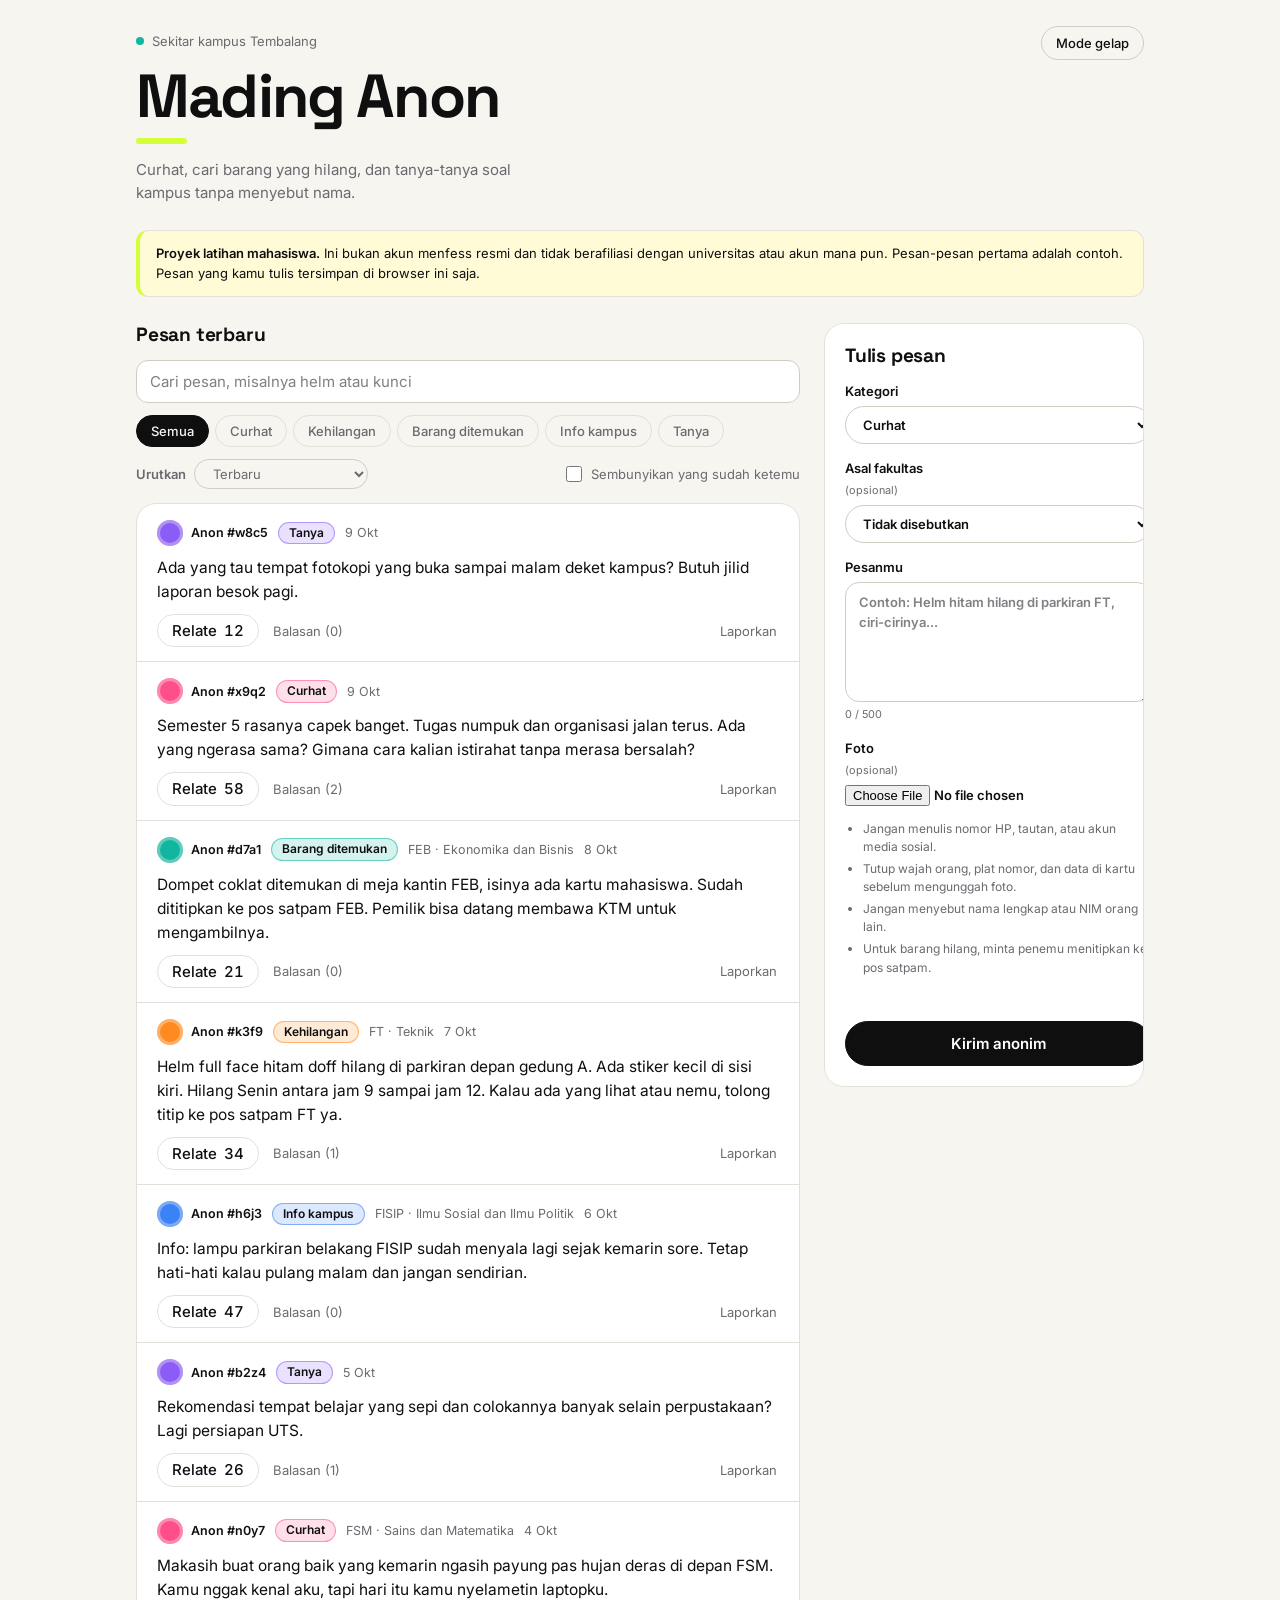
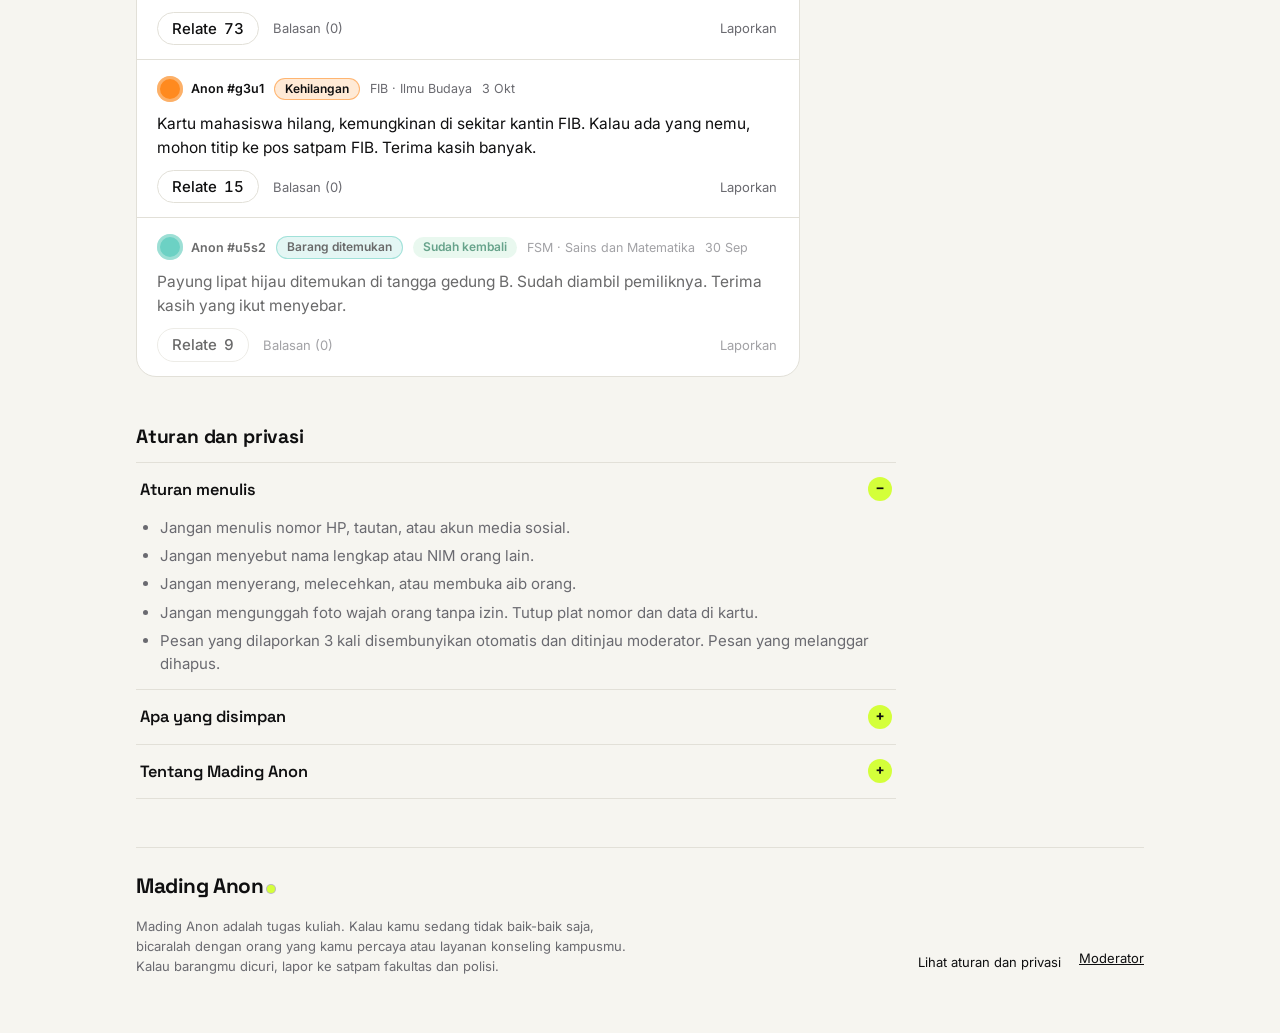
==== index.html @ 4c25af05 "Add files via upload" ====
<!doctype html>
<html lang="id">
<head>
<meta charset="utf-8">
<meta name="viewport" content="width=device-width, initial-scale=1">
<meta name="color-scheme" content="light dark">
<meta name="theme-color" content="#f6f5f0" media="(prefers-color-scheme: light)">
<meta name="theme-color" content="#09090a" media="(prefers-color-scheme: dark)">
<meta name="description" content="Papan pesan anonim sekitar kampus: curhat, cari barang hilang, info, dan tanya-tanya tanpa menyebut nama.">
<meta property="og:type" content="website">
<meta property="og:title" content="Mading Anon">
<meta property="og:description" content="Curhat, cari barang hilang, dan tanya-tanya soal kampus tanpa menyebut nama.">
<link rel="icon" href="data:image/svg+xml,%3Csvg xmlns='http://www.w3.org/2000/svg' viewBox='0 0 64 64'%3E%3Crect width='64' height='64' rx='12' fill='%230f0f10'/%3E%3Cpath d='M14 46V18h8l10 14 10-14h8v28h-8V32L32 46 22 32v14z' fill='%23d4ff3a'/%3E%3C/svg%3E">
<title>Mading Anon</title>
<link rel="preconnect" href="https://fonts.googleapis.com">
<link rel="preconnect" href="https://fonts.gstatic.com" crossorigin>
<link href="https://fonts.googleapis.com/css2?family=Space+Grotesk:wght@600;700&family=Inter:wght@400;500;600&family=DM+Mono:wght@500&display=swap" rel="stylesheet">
<link rel="stylesheet" href="style.css">
<script>try { var t = localStorage.getItem("madinganon.theme"); if (t) document.documentElement.setAttribute("data-theme", JSON.parse(t)); } catch (e) {}</script>
</head>
<body>
<div class="bar" aria-hidden="true"></div>
<div class="wrap">
  <header class="top">
    <button type="button" class="themebtn" id="themeBtn" aria-pressed="false">Mode gelap</button>
    <div class="city" id="campusName"></div>
    <h1>Mading Anon</h1>
    <p>Curhat, cari barang yang hilang, dan tanya-tanya soal kampus tanpa menyebut nama.</p>
    <button class="btn jump" id="jumpBtn" type="button">Tulis pesan</button>
  </header>

  <div class="notice"><strong>Proyek latihan mahasiswa.</strong> Ini bukan akun menfess resmi dan tidak berafiliasi dengan universitas atau akun mana pun. Pesan-pesan pertama adalah contoh. Pesan yang kamu tulis tersimpan di browser ini saja.</div>

  <div class="layout">
    <main>
      <h2 class="panel-title">Pesan terbaru</h2>
      <input type="search" id="q" class="search" placeholder="Cari pesan, misalnya helm atau kunci" aria-label="Cari pesan">
      <div class="filters" id="catFilters" role="group" aria-label="Filter kategori"></div>
      <div class="sortrow">
        <label for="sortBy">Urutkan</label>
        <select id="sortBy">
          <option value="new">Terbaru</option>
          <option value="relate">Paling banyak relate</option>
        </select>
        <label class="chk"><input type="checkbox" id="hideDone"> Sembunyikan yang sudah ketemu</label>
      </div>
      <ul class="list" id="list"></ul>
    </main>

    <aside class="formbox" id="formbox">
      <h2 class="panel-title">Tulis pesan</h2>
      <form id="postForm" novalidate>
        <label for="fCat">Kategori
          <select id="fCat"></select>
        </label>
        <label for="fFak">Asal fakultas <small>(opsional)</small>
          <select id="fFak"></select>
        </label>
        <label for="fMsg">Pesanmu
          <textarea id="fMsg" maxlength="500" placeholder="Contoh: Helm hitam hilang di parkiran FT, ciri-cirinya..."></textarea>
          <small id="counter">0 / 500</small>
        </label>
        <label for="fPhoto">Foto <small>(opsional)</small>
          <input type="file" id="fPhoto" accept="image/*">
        </label>
        <div class="pvwrap" id="pvwrap" hidden>
          <img id="preview" class="preview" alt="Pratinjau foto yang akan dikirim">
          <button type="button" class="link" id="rmPhoto">Hapus foto</button>
        </div>
        <ul class="rules">
          <li>Jangan menulis nomor HP, tautan, atau akun media sosial.</li>
          <li>Tutup wajah orang, plat nomor, dan data di kartu sebelum mengunggah foto.</li>
          <li>Jangan menyebut nama lengkap atau NIM orang lain.</li>
          <li>Untuk barang hilang, minta penemu menitipkan ke pos satpam.</li>
        </ul>
        <p class="err" id="formErr" role="alert"></p>
        <button class="btn" type="submit">Kirim anonim</button>
      </form>
    </aside>
  </div>

  <section class="aturan" id="aturan">
    <h2 class="panel-title">Aturan dan privasi</h2>
    <details open>
      <summary>Aturan menulis</summary>
      <ul>
        <li>Jangan menulis nomor HP, tautan, atau akun media sosial.</li>
        <li>Jangan menyebut nama lengkap atau NIM orang lain.</li>
        <li>Jangan menyerang, melecehkan, atau membuka aib orang.</li>
        <li>Jangan mengunggah foto wajah orang tanpa izin. Tutup plat nomor dan data di kartu.</li>
        <li>Pesan yang dilaporkan 3 kali disembunyikan otomatis dan ditinjau moderator. Pesan yang melanggar dihapus.</li>
      </ul>
    </details>
    <details>
      <summary>Apa yang disimpan</summary>
      <ul>
        <li>Tidak ada akun dan tidak ada login. Kode "Anon #xxxx" dibuat acak dan tidak terkait identitasmu.</li>
        <li>Di versi latihan ini, semua pesan, balasan, dan foto hanya tersimpan di browser kamu sendiri dan tidak dikirim ke server mana pun.</li>
        <li>Foto diperkecil otomatis dan data lokasi di dalam foto dihapus sebelum ditampilkan.</li>
        <li>Kalau nanti dibuat versi dengan server, kebijakan ini harus diperbarui dan pengguna diberi tahu data apa yang disimpan.</li>
      </ul>
    </details>
    <details>
      <summary>Tentang Mading Anon</summary>
      <p>Mading Anon adalah tugas kuliah dan tidak berafiliasi dengan universitas, fakultas, atau akun menfess mana pun. Untuk kehilangan karena pencurian atau kejadian serius, lapor langsung ke satpam fakultas atau pihak berwenang.</p>
    </details>
  </section>

  <footer>
    <div class="wordmark" aria-hidden="true">Mading Anon</div>
    <div class="footcols">
      <p>Mading Anon adalah tugas kuliah. Kalau kamu sedang tidak baik-baik saja, bicaralah dengan orang yang kamu percaya atau layanan konseling kampusmu. Kalau barangmu dicuri, lapor ke satpam fakultas dan polisi.</p>
      <p class="footlinks"><button type="button" class="link" id="rulesBtn">Lihat aturan dan privasi</button><a href="moderator.html">Moderator</a></p>
    </div>
  </footer>
</div>
<div class="toast" id="toast" hidden></div>
<script src="shared.js"></script>
<script src="script.js"></script>
</body>
</html>
---- style.css ----
/* Tampilan: timeline ala media sosial. Satu feed bergaris tipis, avatar bulat, tab kategori.
   Ciri khasnya: hitam-putih bersih dengan satu warna stabilo hijau neon (lime) dan huruf Space Grotesk.
   Layout: feed di kiri, form tulis pesan di kanan (menumpuk di layar kecil). */
:root {
  --bg: #f6f5f0;
  --panel: #ffffff;
  --field-bg: #ffffff;
  --ink: #0f0f10;
  --muted: #6a6a70;
  --strong: #0f0f10;
  --line: #e2e0d8;
  --field-line: #cfcdc4;
  --accent: #d4ff3a;
  --accent-ink: #0f0f10;
  --btn-bg: #0f0f10;
  --btn-fg: #ffffff;
  --focus: #0f0f10;
  --danger: #c7260b;
  --notice-bg: #fffbd6;
  --ok-bg: #dcf5e6; --ok-fg: #0b6b45;
  --warn-bg: #ffe9c2; --warn-fg: #8f4300;
  --bad-bg: #ffdcd3; --bad-fg: #a8200a;
  --d-curhat: #ff4f8b; --d-kehilangan: #ff8a1f; --d-ditemukan: #12b5a0; --d-info: #3b82f6; --d-tanya: #8b5cf6;
  --font-display: "Space Grotesk", "Segoe UI", system-ui, sans-serif;
  --font-body: "Inter", "Segoe UI", system-ui, sans-serif;
  --font-mono: "DM Mono", ui-monospace, monospace;
  color-scheme: light;
}
@media (prefers-color-scheme: dark) {
  :root:not([data-theme="light"]) {
    --bg: #09090a; --panel: #121214; --field-bg: #0b0b0c; --ink: #f3f3ef; --muted: #9a9aa3; --strong: #f3f3ef;
    --line: #26262b; --field-line: #3a3a41; --accent: #d4ff3a; --accent-ink: #0b0b0c;
    --btn-bg: #d4ff3a; --btn-fg: #0b0b0c; --focus: #d4ff3a;
    --danger: #ff9a86; --notice-bg: #24240f;
    --ok-bg: #123624; --ok-fg: #7fe0aa; --warn-bg: #4a3410; --warn-fg: #ffc971; --bad-bg: #4d1d18; --bad-fg: #ffb0a6;
    color-scheme: dark;
  }
}
:root[data-theme="dark"] {
  --bg: #09090a; --panel: #121214; --field-bg: #0b0b0c; --ink: #f3f3ef; --muted: #9a9aa3; --strong: #f3f3ef;
  --line: #26262b; --field-line: #3a3a41; --accent: #d4ff3a; --accent-ink: #0b0b0c;
  --btn-bg: #d4ff3a; --btn-fg: #0b0b0c; --focus: #d4ff3a;
  --danger: #ff9a86; --notice-bg: #24240f;
  --ok-bg: #123624; --ok-fg: #7fe0aa; --warn-bg: #4a3410; --warn-fg: #ffc971; --bad-bg: #4d1d18; --bad-fg: #ffb0a6;
  color-scheme: dark;
}

* { box-sizing: border-box; }
[hidden] { display: none !important; }
body { margin: 0; background: var(--bg); color: var(--ink); font-family: var(--font-body); font-size: 15px; line-height: 1.55; }
.wrap { max-width: 1040px; margin-inline: auto; padding-inline: 16px; padding-block: 0 56px; }
.modpage .wrap { max-width: 1180px; }
h1, h2, h3 { font-family: var(--font-display); font-weight: 700; margin: 0; text-wrap: balance; }
button, input, select, textarea { font: inherit; color: inherit; }
:focus-visible { outline: 2px solid var(--focus); outline-offset: 2px; }
a { color: inherit; }
.bar { display: none; }

/* header */
.top { position: relative; padding-block: 28px 8px; }
.top h1 { font-size: clamp(2.4rem, 8vw, 3.8rem); line-height: 1.05; letter-spacing: -0.03em; }
.top h1::after { content: ""; display: block; width: 3.2rem; height: .38rem; margin-top: .55rem; border-radius: 99px; background: var(--accent); }
.top .city { display: inline-flex; align-items: center; gap: 8px; margin-bottom: 14px; font-size: 13px; color: var(--muted); }
.top .city::before { content: ""; width: 8px; height: 8px; border-radius: 50%; background: var(--d-ditemukan); }
.top p { margin: 14px 0 0; max-width: 46ch; color: var(--muted); }
.backlink { margin: 10px 0 0; font-size: 14px; }
.themebtn { position: absolute; top: 26px; right: 0; background: transparent; color: var(--ink); border: 1px solid var(--field-line); border-radius: 999px; padding: 6px 14px; font-size: 13px; font-weight: 500; cursor: pointer; }
.topactions { position: absolute; top: 26px; right: 0; display: flex; gap: 8px; }
.topactions .themebtn { position: static; }

.notice { margin-block: 18px 26px; padding: 12px 16px; border: 1px solid var(--line); border-left: 4px solid var(--accent); border-radius: 12px; font-size: 13px; background: var(--notice-bg); color: var(--ink); }
.notice strong { font-weight: 600; }

.layout { display: grid; grid-template-columns: minmax(0, 1fr) 20rem; gap: 24px; align-items: start; }
.panel-title { font-size: 1.2rem; line-height: 1.2; margin-bottom: 14px; letter-spacing: -0.01em; }

/* pencarian, filter, urutan */
select, textarea, input[type="text"], input[type="password"], input[type="search"] {
  background: var(--field-bg); border: 1px solid var(--field-line); border-radius: 12px; padding: 9px 13px; width: 100%;
}
select { border-radius: 999px; }
input:focus, select:focus, textarea:focus { border-color: var(--ink); }
input[type="file"] { font-size: 13px; }
::placeholder { color: var(--muted); opacity: .85; }
.search { display: block; margin-bottom: 12px; padding: 11px 18px; border-radius: 999px; background: var(--panel); }
.filters { display: flex; flex-wrap: wrap; gap: 6px; margin-bottom: 12px; }
.chip { border: 1px solid var(--line); border-radius: 999px; padding: 5px 14px; font-size: 13px; font-weight: 500; cursor: pointer; color: var(--muted); background: transparent; }
.chip:hover { color: var(--ink); border-color: var(--field-line); }
.chip[aria-pressed="true"] { background: var(--ink); border-color: var(--ink); color: var(--bg); }
.sortrow { display: flex; flex-wrap: wrap; align-items: center; gap: 8px; margin-bottom: 14px; font-size: 13px; color: var(--muted); }
.sortrow select { width: auto; padding: 5px 14px; background: transparent; }
.chk { display: inline-flex; flex-direction: row; align-items: center; gap: 6px; margin-left: auto; font-size: 13px; font-weight: 400; color: var(--muted); }
.chk input { width: 16px; height: 16px; accent-color: var(--ink); }

/* feed: satu kolom bergaris, tiap pesan dipisah garis tipis */
.list, .mlist { list-style: none; margin: 0; padding: 0; display: grid; gap: 0; background: var(--panel); border: 1px solid var(--line); border-radius: 20px; overflow: hidden; }
.list:has(> .empty), .mlist:has(> .empty) { background: transparent; border: 0; }
.note { --dot: var(--ink); background: transparent; color: var(--ink); padding: 16px 20px 14px; display: grid; gap: 10px; min-width: 0; border-bottom: 1px solid var(--line); position: relative; }
.note:last-child { border-bottom: 0; }
.c-curhat { --dot: var(--d-curhat); }
.c-kehilangan { --dot: var(--d-kehilangan); }
.c-ditemukan { --dot: var(--d-ditemukan); }
.c-info { --dot: var(--d-info); }
.c-tanya { --dot: var(--d-tanya); }
.note.mine::before { content: ""; position: absolute; left: 0; top: 14px; bottom: 14px; width: 4px; border-radius: 0 4px 4px 0; background: var(--accent); }
.note.resolved { opacity: .62; }
.meta { display: flex; flex-wrap: wrap; gap: 4px 10px; align-items: center; font-size: 12.5px; color: var(--muted); }
.anon { order: -1; font-family: var(--font-body); font-weight: 600; color: var(--ink); display: inline-flex; align-items: center; gap: 8px; }
.anon::before { content: ""; width: 26px; height: 26px; border-radius: 50%; background: var(--dot); box-shadow: inset 0 0 0 3px color-mix(in srgb, var(--bg) 35%, transparent); }
.tag { font-weight: 600; font-size: 12px; border-radius: 999px; padding: 1px 10px; color: var(--ink); background: color-mix(in srgb, var(--dot) 18%, transparent); border: 1px solid color-mix(in srgb, var(--dot) 55%, transparent); }
.badge { font-size: 12px; font-weight: 600; border-radius: 999px; padding: 1px 10px; }
.badge.done { background: var(--ok-bg); color: var(--ok-fg); }
.badge.wait { background: var(--warn-bg); color: var(--warn-fg); }
.badge.report { background: var(--bad-bg); color: var(--bad-fg); }
.text { margin: 0; white-space: pre-line; overflow-wrap: anywhere; font-size: 15.5px; }
.photo { display: block; max-width: 100%; max-height: 360px; border-radius: 16px; border: 1px solid var(--line); background: var(--bg); object-fit: contain; }
.foot, .mact { display: flex; flex-wrap: wrap; gap: 6px 12px; align-items: center; }
.rside { margin-left: auto; display: flex; flex-wrap: wrap; gap: 4px 12px; }
.relate { display: inline-flex; gap: 7px; align-items: center; border: 1px solid var(--line); border-radius: 999px; padding: 4px 14px; cursor: pointer; font-weight: 500; background: transparent; color: var(--ink); }
.relate:hover { border-color: var(--ink); }
.relate[aria-pressed="true"] { background: var(--accent); border-color: var(--accent); color: var(--accent-ink); }
.relate .c { font-variant-numeric: tabular-nums; }
.link { background: none; border: 0; padding: 4px 2px; cursor: pointer; color: var(--muted); font-size: 13px; text-decoration: none; }
.link:hover { color: var(--ink); text-decoration: underline; text-underline-offset: 3px; }
.link.danger { color: var(--danger); font-weight: 600; }
.replies { border-top: 1px solid var(--line); padding-top: 12px; display: grid; gap: 8px; }
.replies ul { list-style: none; margin: 0; padding: 0 0 0 12px; border-left: 2px solid var(--line); display: grid; gap: 6px; font-size: 14px; }
.replies li { overflow-wrap: anywhere; }
.empty-r { color: var(--muted); font-size: 13px; }
.rform { display: flex; gap: 8px; }
.rform input { min-width: 0; border-radius: 999px; }
.empty { border: 1px dashed var(--field-line); border-radius: 20px; padding: 30px 18px; text-align: center; color: var(--muted); background: transparent; }

/* tombol */
.btn { background: var(--btn-bg); color: var(--btn-fg); border: 1px solid var(--btn-bg); border-radius: 999px; padding: 10px 24px; font-weight: 600; cursor: pointer; }
.btn.small { padding: 6px 16px; font-size: 13px; }
.jump { display: none; margin-top: 16px; }

/* form tulis pesan */
.formbox { background: var(--panel); border: 1px solid var(--line); border-radius: 20px; padding: 20px; position: sticky; top: 16px; max-height: calc(100vh - 32px); max-height: calc(100dvh - 32px); overflow-y: auto; overscroll-behavior: contain; }
form { display: grid; gap: 14px; }
label { display: grid; gap: 5px; font-size: 13px; font-weight: 600; }
label small { font-weight: 400; color: var(--muted); }
textarea { min-height: 120px; resize: vertical; border-radius: 14px; }
.rules { margin: 0; padding-left: 18px; font-size: 12px; color: var(--muted); display: grid; gap: 3px; }
.err { color: var(--danger); font-size: 13px; min-height: 1.2em; margin: 0; }
.pvwrap { display: flex; flex-direction: column; align-items: flex-start; gap: 4px; }
.preview { max-width: 100%; max-height: 140px; border-radius: 12px; border: 1px solid var(--line); }
.toast { position: fixed; left: 50%; bottom: calc(20px + env(safe-area-inset-bottom, 0px)); transform: translateX(-50%); background: var(--ink); color: var(--bg); padding: 11px 22px; border-radius: 999px; font-size: 14px; max-width: calc(100% - 32px); z-index: 10; text-align: center; }

/* aturan dan privasi */
.aturan { margin-top: 48px; max-width: 760px; }
.aturan details { border-bottom: 1px solid var(--line); }
.aturan details:first-of-type { border-top: 1px solid var(--line); }
.aturan summary { display: flex; align-items: center; justify-content: space-between; gap: 12px; padding: 14px 4px; cursor: pointer; list-style: none; font-family: var(--font-display); font-weight: 600; font-size: 1.02rem; }
.aturan summary::-webkit-details-marker { display: none; }
.aturan summary::after { content: "+"; flex: none; width: 24px; height: 24px; border-radius: 50%; background: var(--accent); color: var(--accent-ink); display: grid; place-items: center; font-weight: 600; line-height: 1; }
.aturan details[open] summary::after { content: "−"; }
.aturan ul { margin: 0 4px 14px; padding-left: 20px; display: grid; gap: 5px; color: var(--muted); }
.aturan p { margin: 0 4px 14px; color: var(--muted); }

/* footer */
footer { margin-top: 48px; padding-top: 22px; border-top: 1px solid var(--line); display: grid; gap: 14px; font-size: 13px; color: var(--muted); }
.wordmark { font-family: var(--font-display); font-weight: 700; font-size: 1.3rem; letter-spacing: -0.02em; color: var(--ink); }
.wordmark::after { content: ""; display: inline-block; width: .5rem; height: .5rem; margin-left: .2rem; border-radius: 50%; background: var(--accent); box-shadow: 0 0 0 1px color-mix(in srgb, var(--ink) 25%, transparent); }
.footcols { display: grid; grid-template-columns: minmax(0, 1fr) auto; gap: 14px 40px; align-items: end; }
.footcols p { margin: 0; max-width: 62ch; }
.footlinks { display: flex; flex-wrap: wrap; gap: 4px 16px; }
footer .link, footer a { color: var(--ink); font-size: 13px; }

/* login moderator */
.modlogin { display: flex; flex-wrap: wrap; gap: 8px; align-items: center; margin-top: 12px; max-width: 28rem; }
.modlogin label { font-size: 13px; }
.modlogin input { flex: 1 1 10rem; min-width: 0; border-radius: 999px; }
.modlogin .err { flex-basis: 100%; }
.mempty { margin: 0; color: var(--muted); font-size: 13px; }

/* halaman moderator */
.gate { max-width: 28rem; background: var(--panel); border: 1px solid var(--line); border-radius: 20px; padding: 22px; margin-block: 24px; }
.gate .modlogin { margin-top: 4px; }
.mstats { display: grid; grid-template-columns: repeat(auto-fit, minmax(9rem, 1fr)); gap: 10px; margin-block: 22px; }
.mstat { border: 1px solid var(--line); border-radius: 16px; padding: 14px 16px; min-width: 0; background: var(--panel); }
.mstat:nth-child(1) { background: var(--accent); border-color: var(--accent); color: var(--accent-ink); }
.mstat .n { display: block; font-family: var(--font-display); font-weight: 700; font-size: 2.2rem; line-height: 1.1; font-variant-numeric: tabular-nums; }
.mstat .l { font-size: 12px; }
.mcols { display: grid; grid-template-columns: repeat(2, minmax(0, 1fr)); gap: 24px; align-items: start; }
.note-data { margin-top: 28px; }

@media (max-width: 960px) {
  .mcols { grid-template-columns: minmax(0, 1fr); }
}
@media (max-width: 860px) {
  .layout { grid-template-columns: minmax(0, 1fr); }
  .formbox { position: static; max-height: none; overflow-y: visible; }
  .jump { display: inline-block; }
  .footcols { grid-template-columns: minmax(0, 1fr); }
}
@media (max-width: 520px) {
  .topactions { position: static; margin-bottom: 12px; }
  .note { padding: 14px 16px 12px; }
}
@media (prefers-reduced-motion: no-preference) {
  .chip, .btn, .relate, .themebtn { transition: background-color .15s, border-color .15s, color .15s; }
  .btn:hover { opacity: .88; }
}
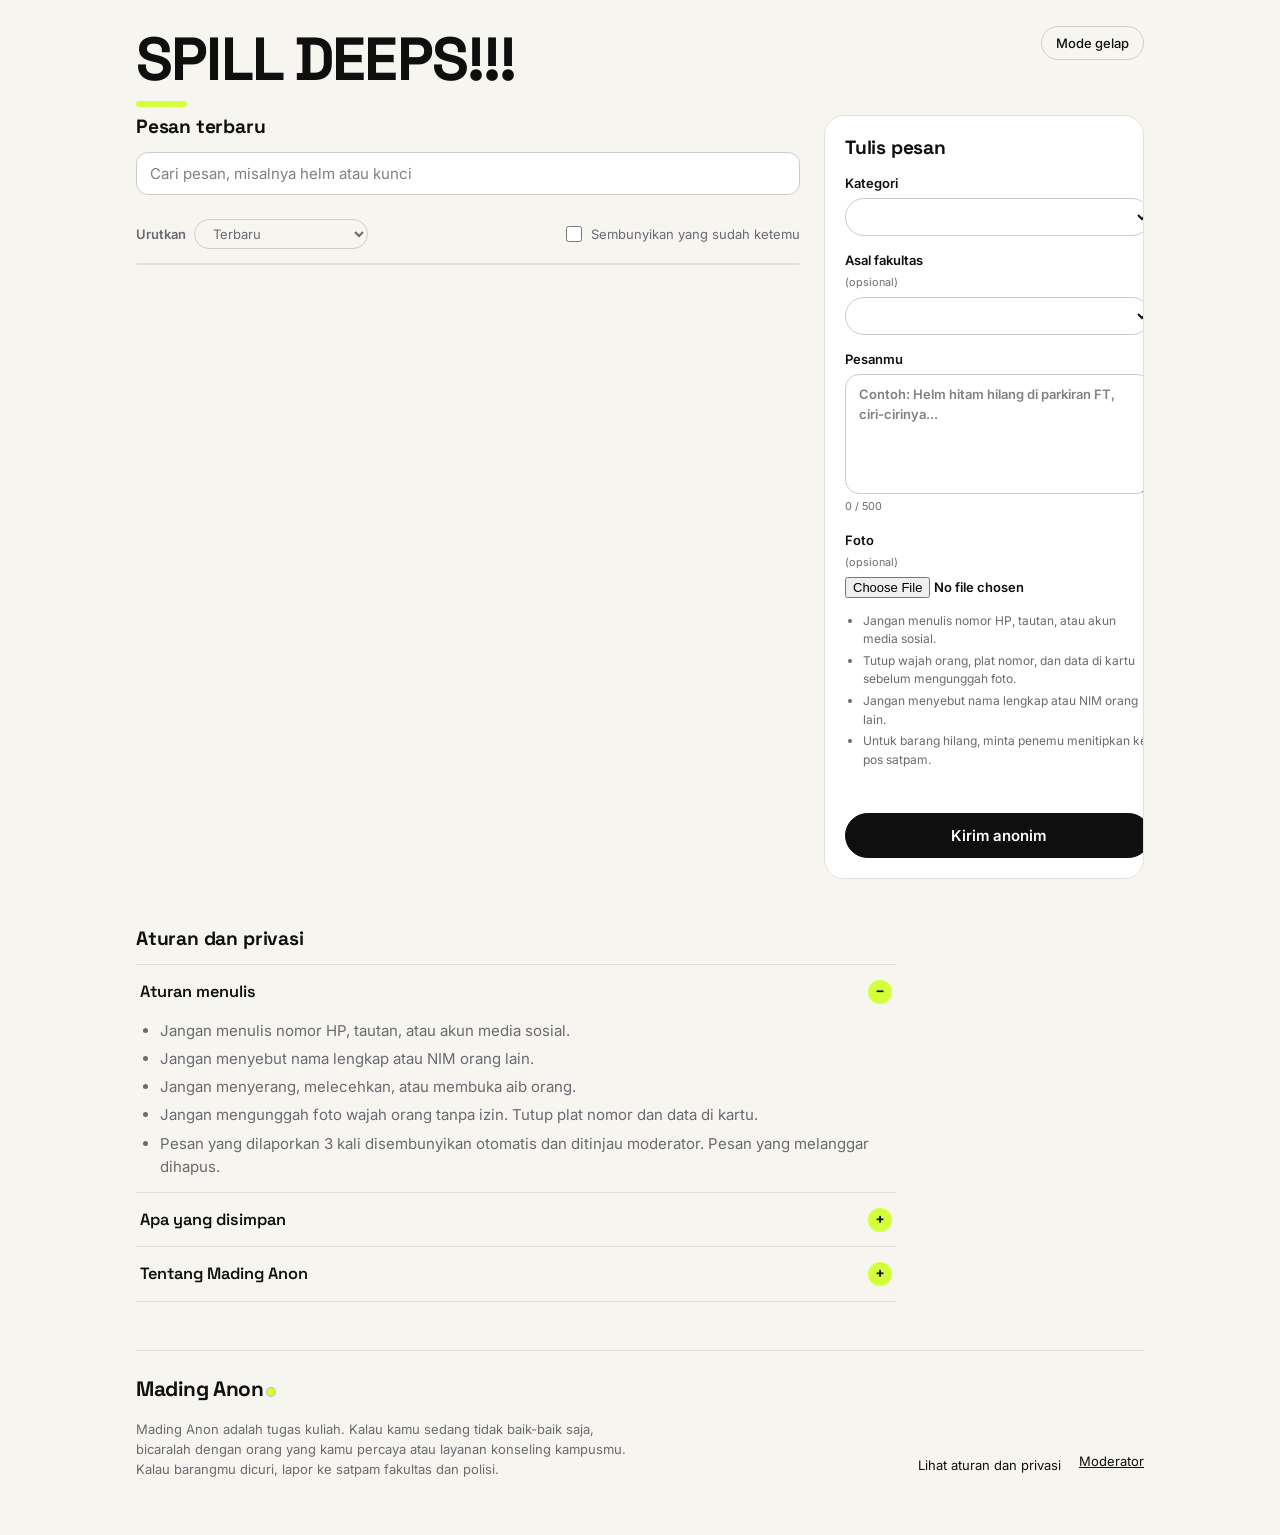
==== commit d6ecd92d: "mengganti nama website" ====
--- a/index.html
+++ b/index.html
@@ -23,13 +23,9 @@
 <div class="wrap">
   <header class="top">
     <button type="button" class="themebtn" id="themeBtn" aria-pressed="false">Mode gelap</button>
-    <div class="city" id="campusName"></div>
-    <h1>Mading Anon</h1>
-    <p>Curhat, cari barang yang hilang, dan tanya-tanya soal kampus tanpa menyebut nama.</p>
+    <h1>SPILL DEEPS!!!</h1>
     <button class="btn jump" id="jumpBtn" type="button">Tulis pesan</button>
   </header>
-
-  <div class="notice"><strong>Proyek latihan mahasiswa.</strong> Ini bukan akun menfess resmi dan tidak berafiliasi dengan universitas atau akun mana pun. Pesan-pesan pertama adalah contoh. Pesan yang kamu tulis tersimpan di browser ini saja.</div>
 
   <div class="layout">
     <main>
@@ -118,4 +114,4 @@
 <script src="shared.js"></script>
 <script src="script.js"></script>
 </body>
-</html>+</html>
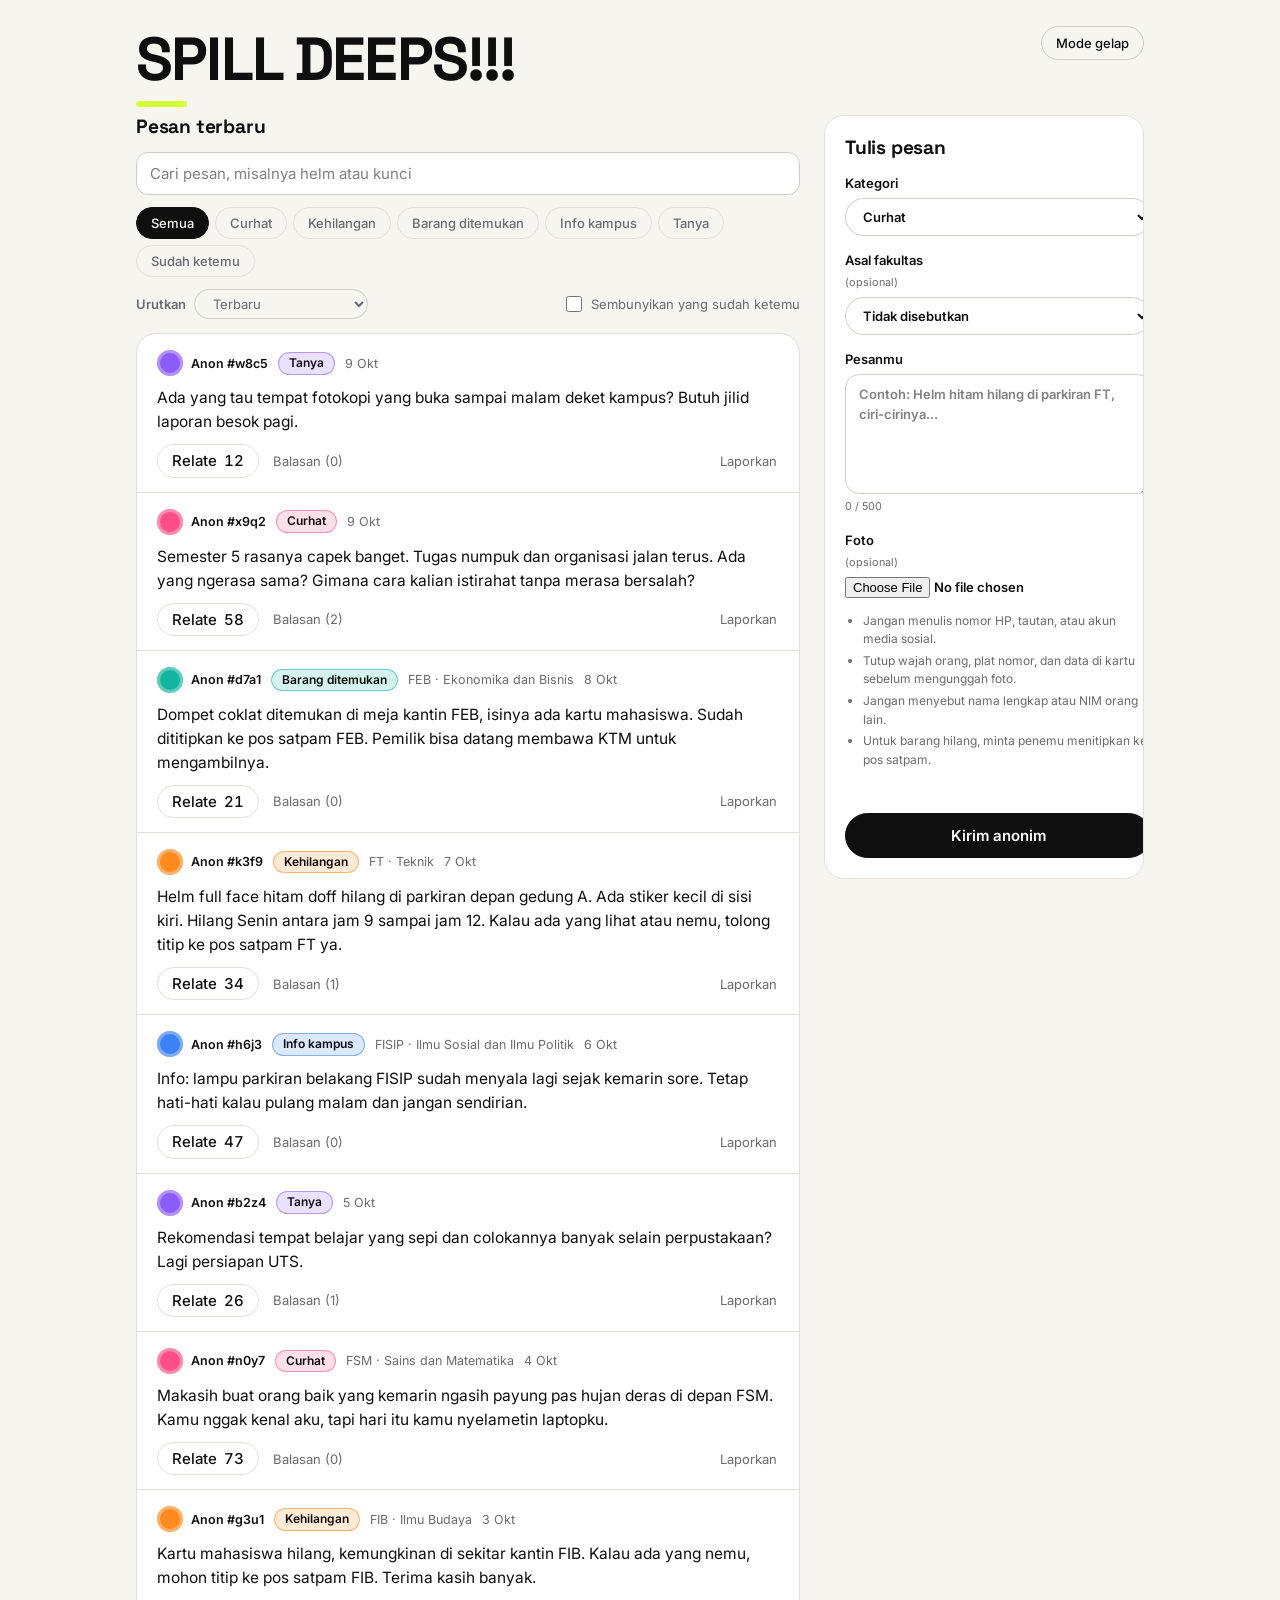
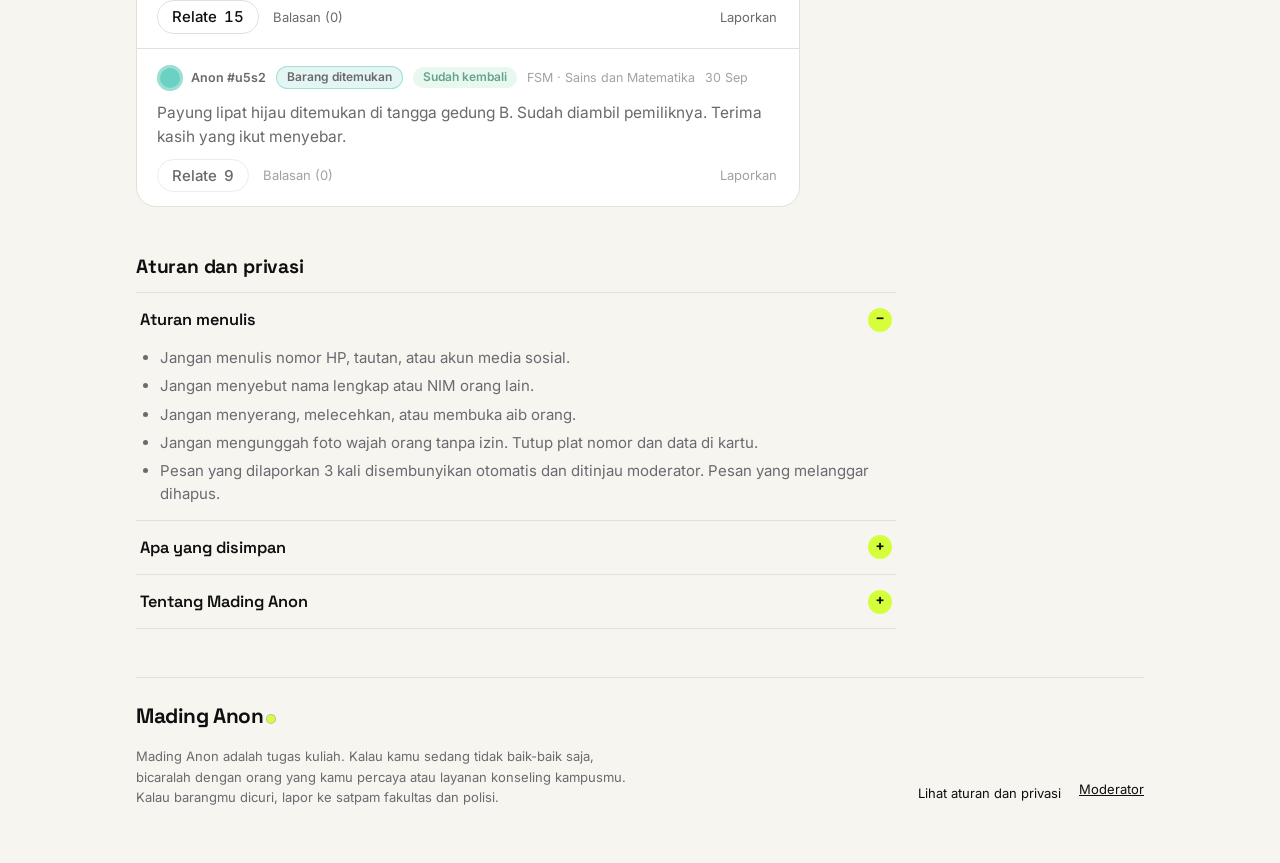
==== commit 9e4e8fe5: "Refactor index.html for improved layout and features Updated the HTML structure and added new elemen" ====
--- a/index.html
+++ b/index.html
@@ -91,9 +91,9 @@
       <summary>Apa yang disimpan</summary>
       <ul>
         <li>Tidak ada akun dan tidak ada login. Kode "Anon #xxxx" dibuat acak dan tidak terkait identitasmu.</li>
-        <li>Di versi latihan ini, semua pesan, balasan, dan foto hanya tersimpan di browser kamu sendiri dan tidak dikirim ke server mana pun.</li>
-        <li>Foto diperkecil otomatis dan data lokasi di dalam foto dihapus sebelum ditampilkan.</li>
-        <li>Kalau nanti dibuat versi dengan server, kebijakan ini harus diperbarui dan pengguna diberi tahu data apa yang disimpan.</li>
+        <li>Pesan, balasan, dan foto disimpan di database server supaya bisa dilihat semua orang. Foto diperkecil dan data lokasi di dalamnya dihapus.</li>
+        <li>Alamat IP tidak disimpan apa adanya. Hanya versi acaknya (hash) yang dipakai untuk membatasi jumlah kiriman dan laporan.</li>
+        <li>Pesanmu hanya bisa kamu hapus dari browser yang sama dengan yang kamu pakai untuk mengirimnya, karena tidak ada akun.</li>
       </ul>
     </details>
     <details>
@@ -111,6 +111,7 @@
   </footer>
 </div>
 <div class="toast" id="toast" hidden></div>
+<script src="config.js"></script>
 <script src="shared.js"></script>
 <script src="script.js"></script>
 </body>
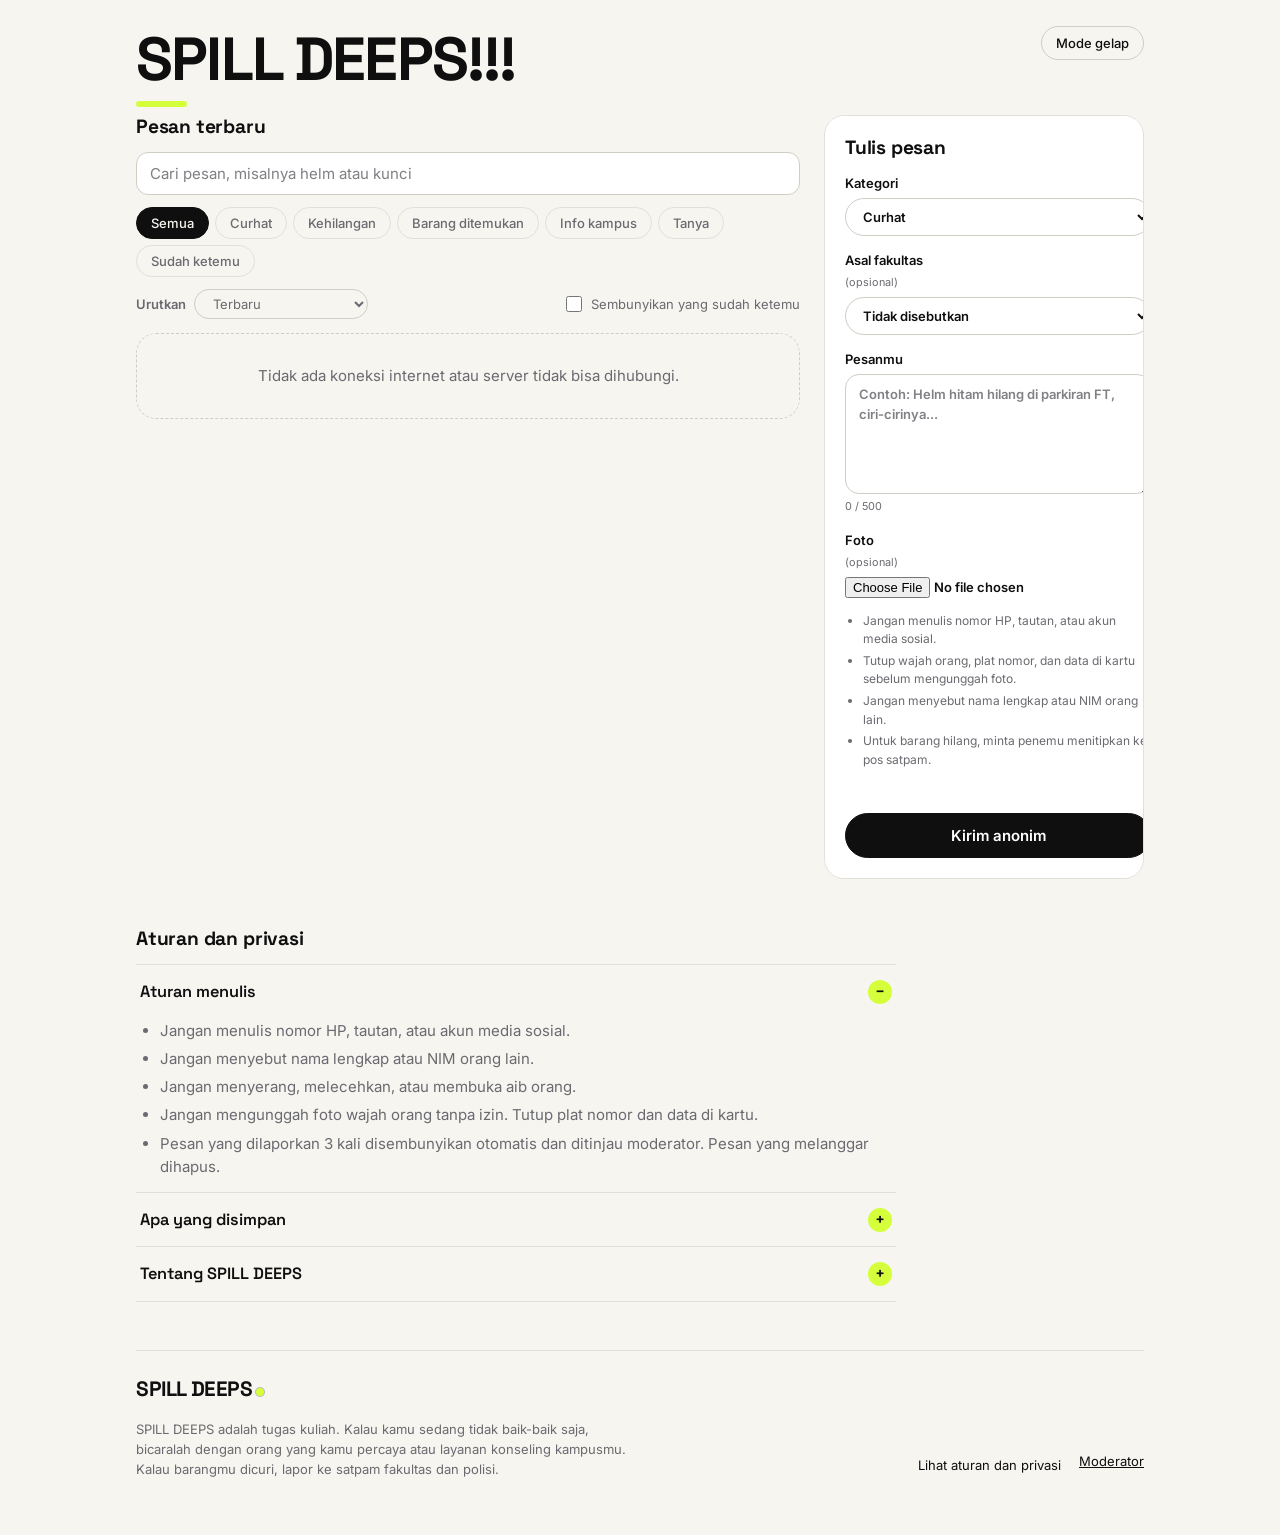
==== commit e50c8cfb: "Change title and footer text in index.html Updated the title from 'SPILL DEEPS!!!' to 'Mading Anon' " ====
--- a/index.html
+++ b/index.html
@@ -97,15 +97,15 @@
       </ul>
     </details>
     <details>
-      <summary>Tentang Mading Anon</summary>
-      <p>Mading Anon adalah tugas kuliah dan tidak berafiliasi dengan universitas, fakultas, atau akun menfess mana pun. Untuk kehilangan karena pencurian atau kejadian serius, lapor langsung ke satpam fakultas atau pihak berwenang.</p>
+      <summary>Tentang SPILL DEEPS</summary>
+      <p>SPILL DEEPS adalah tugas kuliah dan tidak berafiliasi dengan universitas, fakultas, atau akun menfess mana pun. Untuk kehilangan karena pencurian atau kejadian serius, lapor langsung ke satpam fakultas atau pihak berwenang.</p>
     </details>
   </section>
 
   <footer>
-    <div class="wordmark" aria-hidden="true">Mading Anon</div>
+    <div class="wordmark" aria-hidden="true">SPILL DEEPS</div>
     <div class="footcols">
-      <p>Mading Anon adalah tugas kuliah. Kalau kamu sedang tidak baik-baik saja, bicaralah dengan orang yang kamu percaya atau layanan konseling kampusmu. Kalau barangmu dicuri, lapor ke satpam fakultas dan polisi.</p>
+      <p>SPILL DEEPS adalah tugas kuliah. Kalau kamu sedang tidak baik-baik saja, bicaralah dengan orang yang kamu percaya atau layanan konseling kampusmu. Kalau barangmu dicuri, lapor ke satpam fakultas dan polisi.</p>
       <p class="footlinks"><button type="button" class="link" id="rulesBtn">Lihat aturan dan privasi</button><a href="moderator.html">Moderator</a></p>
     </div>
   </footer>
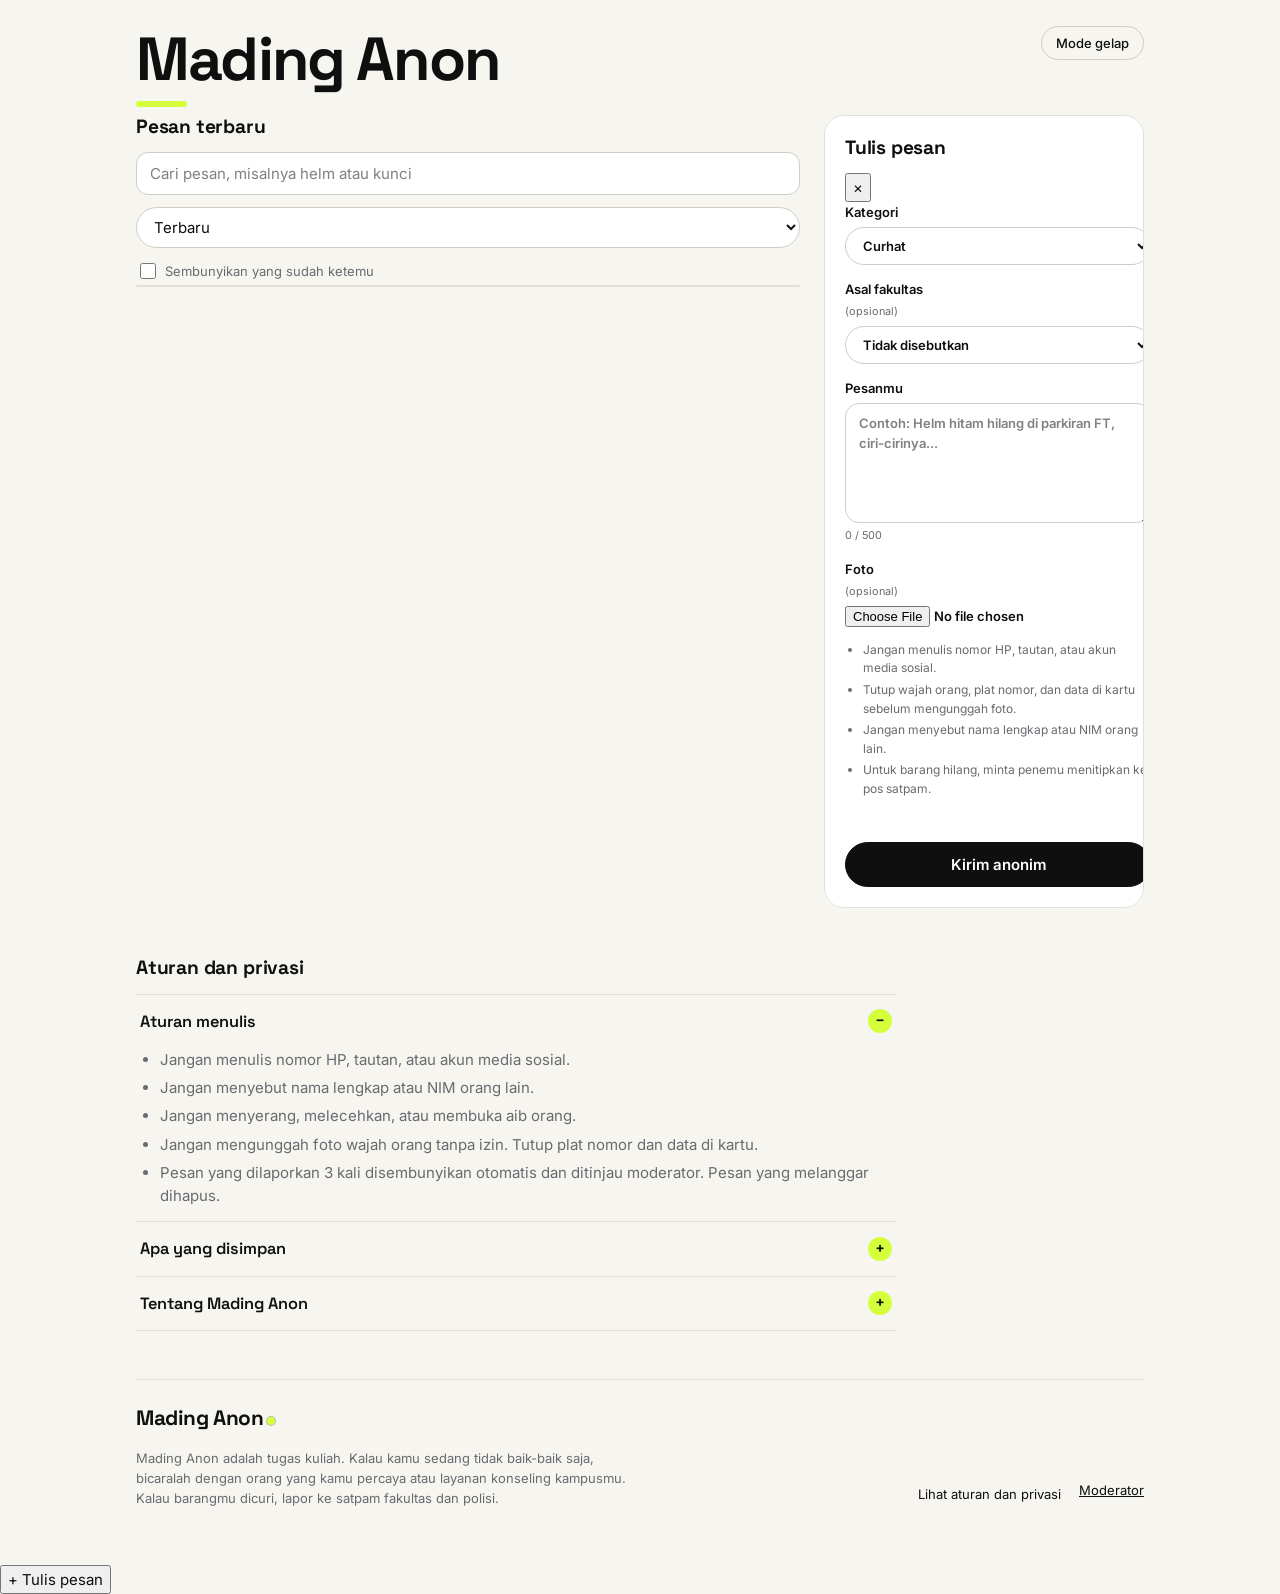
==== commit 7a4ba09a: "Refactor index.html structure and content" ====
--- a/index.html
+++ b/index.html
@@ -23,28 +23,29 @@
 <div class="wrap">
   <header class="top">
     <button type="button" class="themebtn" id="themeBtn" aria-pressed="false">Mode gelap</button>
-    <h1>SPILL DEEPS!!!</h1>
-    <button class="btn jump" id="jumpBtn" type="button">Tulis pesan</button>
+    <h1>Mading Anon</h1>
   </header>
 
   <div class="layout">
     <main>
       <h2 class="panel-title">Pesan terbaru</h2>
-      <input type="search" id="q" class="search" placeholder="Cari pesan, misalnya helm atau kunci" aria-label="Cari pesan">
+      <div class="toolbar">
+        <input type="search" id="q" class="search" placeholder="Cari pesan, misalnya helm atau kunci" aria-label="Cari pesan">
+        <select id="sortBy" class="sortsel" aria-label="Urutkan pesan">
+          <option value="new">Terbaru</option>
+          <option value="relate">Paling relate</option>
+        </select>
+      </div>
       <div class="filters" id="catFilters" role="group" aria-label="Filter kategori"></div>
-      <div class="sortrow">
-        <label for="sortBy">Urutkan</label>
-        <select id="sortBy">
-          <option value="new">Terbaru</option>
-          <option value="relate">Paling banyak relate</option>
-        </select>
-        <label class="chk"><input type="checkbox" id="hideDone"> Sembunyikan yang sudah ketemu</label>
-      </div>
+      <label class="chk"><input type="checkbox" id="hideDone"> Sembunyikan yang sudah ketemu</label>
       <ul class="list" id="list"></ul>
     </main>
 
-    <aside class="formbox" id="formbox">
-      <h2 class="panel-title">Tulis pesan</h2>
+    <aside class="formbox" id="formbox" aria-label="Tulis pesan">
+      <div class="sheet-head">
+        <h2 class="panel-title">Tulis pesan</h2>
+        <button type="button" class="sheet-close" id="sheetClose" aria-label="Tutup form">&times;</button>
+      </div>
       <form id="postForm" novalidate>
         <label for="fCat">Kategori
           <select id="fCat"></select>
@@ -97,19 +98,21 @@
       </ul>
     </details>
     <details>
-      <summary>Tentang SPILL DEEPS</summary>
-      <p>SPILL DEEPS adalah tugas kuliah dan tidak berafiliasi dengan universitas, fakultas, atau akun menfess mana pun. Untuk kehilangan karena pencurian atau kejadian serius, lapor langsung ke satpam fakultas atau pihak berwenang.</p>
+      <summary>Tentang Mading Anon</summary>
+      <p>Mading Anon adalah tugas kuliah dan tidak berafiliasi dengan universitas, fakultas, atau akun menfess mana pun. Untuk kehilangan karena pencurian atau kejadian serius, lapor langsung ke satpam fakultas atau pihak berwenang.</p>
     </details>
   </section>
 
   <footer>
-    <div class="wordmark" aria-hidden="true">SPILL DEEPS</div>
+    <div class="wordmark" aria-hidden="true">Mading Anon</div>
     <div class="footcols">
-      <p>SPILL DEEPS adalah tugas kuliah. Kalau kamu sedang tidak baik-baik saja, bicaralah dengan orang yang kamu percaya atau layanan konseling kampusmu. Kalau barangmu dicuri, lapor ke satpam fakultas dan polisi.</p>
+      <p>Mading Anon adalah tugas kuliah. Kalau kamu sedang tidak baik-baik saja, bicaralah dengan orang yang kamu percaya atau layanan konseling kampusmu. Kalau barangmu dicuri, lapor ke satpam fakultas dan polisi.</p>
       <p class="footlinks"><button type="button" class="link" id="rulesBtn">Lihat aturan dan privasi</button><a href="moderator.html">Moderator</a></p>
     </div>
   </footer>
 </div>
+<button type="button" class="fab" id="fab" aria-haspopup="dialog" aria-controls="formbox"><span aria-hidden="true">+</span> Tulis pesan</button>
+<div class="backdrop" id="backdrop" hidden></div>
 <div class="toast" id="toast" hidden></div>
 <script src="config.js"></script>
 <script src="shared.js"></script>
--- a/style.css
+++ b/style.css
@@ -126,6 +126,17 @@
 .replies { border-top: 1px solid var(--line); padding-top: 12px; display: grid; gap: 8px; }
 .replies ul { list-style: none; margin: 0; padding: 0 0 0 12px; border-left: 2px solid var(--line); display: grid; gap: 6px; font-size: 14px; }
 .replies li { overflow-wrap: anywhere; }
+.replies li > ul { margin-top: 8px; padding: 0 0 0 12px; border-left: 2px solid var(--line); list-style: none; display: grid; gap: 8px; }
+.rep { display: grid; gap: 2px; }
+.ract { display: flex; gap: 10px; }
+.ract .link { font-size: 12px; padding: 2px 0; }
+.rdel { color: var(--muted); font-style: italic; }
+.rep .rform { margin-top: 4px; }
+.rform { flex-wrap: wrap; align-items: center; }
+.rform input { flex: 1 1 10rem; }
+.rform .btn, .rform .link { flex: none; white-space: nowrap; }
+.rline .anon { display: inline-flex; vertical-align: middle; margin-right: 6px; font-size: 13px; }
+.rline .anon::before { width: 18px; height: 18px; box-shadow: none; }
 .empty-r { color: var(--muted); font-size: 13px; }
 .rform { display: flex; gap: 8px; }
 .rform input { min-width: 0; border-radius: 999px; }
@@ -202,4 +213,4 @@
 @media (prefers-reduced-motion: no-preference) {
   .chip, .btn, .relate, .themebtn { transition: background-color .15s, border-color .15s, color .15s; }
   .btn:hover { opacity: .88; }
-}+}
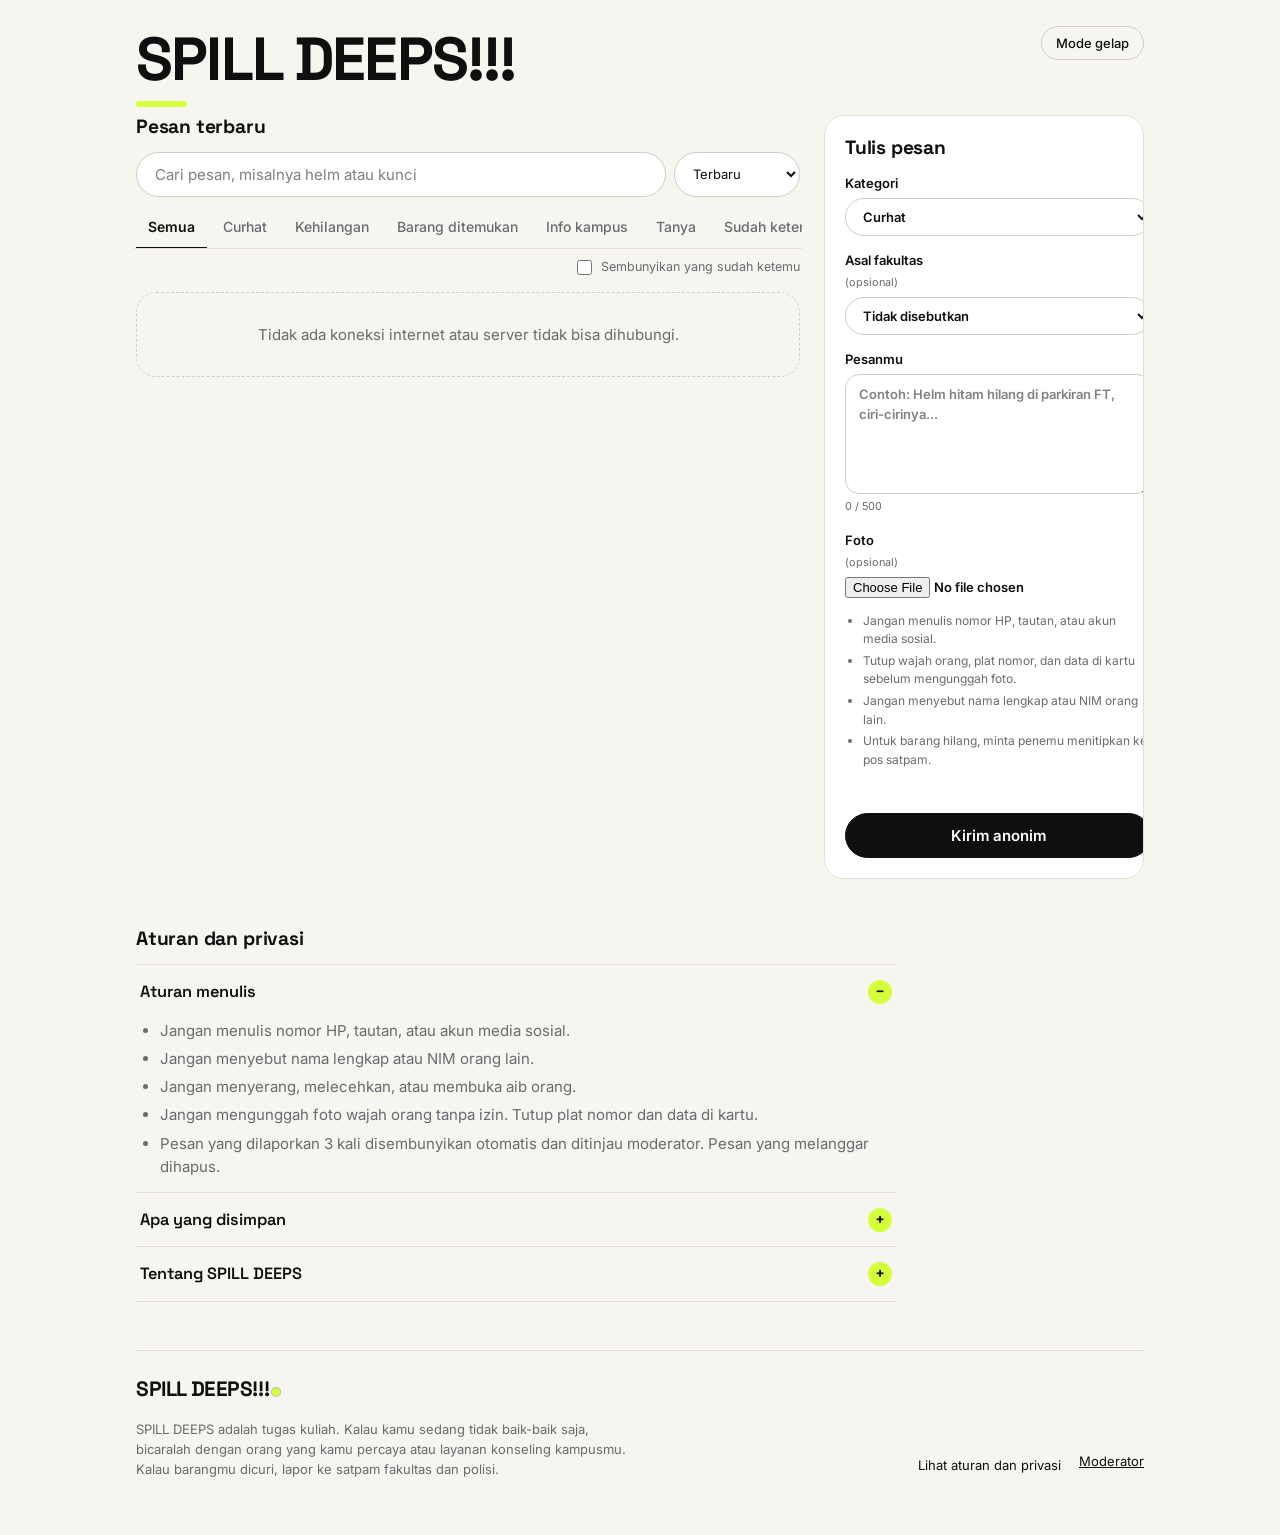
==== commit cc180b6e: "Change title and footer text to 'SPILL DEEPS!!!' Updated the title and footer text from 'Mading Anon" ====
--- a/index.html
+++ b/index.html
@@ -23,7 +23,7 @@
 <div class="wrap">
   <header class="top">
     <button type="button" class="themebtn" id="themeBtn" aria-pressed="false">Mode gelap</button>
-    <h1>Mading Anon</h1>
+    <h1>SPILL DEEPS!!!</h1>
   </header>
 
   <div class="layout">
@@ -98,15 +98,15 @@
       </ul>
     </details>
     <details>
-      <summary>Tentang Mading Anon</summary>
-      <p>Mading Anon adalah tugas kuliah dan tidak berafiliasi dengan universitas, fakultas, atau akun menfess mana pun. Untuk kehilangan karena pencurian atau kejadian serius, lapor langsung ke satpam fakultas atau pihak berwenang.</p>
+      <summary>Tentang SPILL DEEPS</summary>
+      <p>SPILL DEEPS adalah tugas kuliah dan tidak berafiliasi dengan universitas, fakultas, atau akun menfess mana pun. Untuk kehilangan karena pencurian atau kejadian serius, lapor langsung ke satpam fakultas atau pihak berwenang.</p>
     </details>
   </section>
 
   <footer>
-    <div class="wordmark" aria-hidden="true">Mading Anon</div>
+    <div class="wordmark" aria-hidden="true">SPILL DEEPS!!!</div>
     <div class="footcols">
-      <p>Mading Anon adalah tugas kuliah. Kalau kamu sedang tidak baik-baik saja, bicaralah dengan orang yang kamu percaya atau layanan konseling kampusmu. Kalau barangmu dicuri, lapor ke satpam fakultas dan polisi.</p>
+      <p>SPILL DEEPS adalah tugas kuliah. Kalau kamu sedang tidak baik-baik saja, bicaralah dengan orang yang kamu percaya atau layanan konseling kampusmu. Kalau barangmu dicuri, lapor ke satpam fakultas dan polisi.</p>
       <p class="footlinks"><button type="button" class="link" id="rulesBtn">Lihat aturan dan privasi</button><a href="moderator.html">Moderator</a></p>
     </div>
   </footer>
--- a/style.css
+++ b/style.css
@@ -82,15 +82,18 @@
 input:focus, select:focus, textarea:focus { border-color: var(--ink); }
 input[type="file"] { font-size: 13px; }
 ::placeholder { color: var(--muted); opacity: .85; }
-.search { display: block; margin-bottom: 12px; padding: 11px 18px; border-radius: 999px; background: var(--panel); }
-.filters { display: flex; flex-wrap: wrap; gap: 6px; margin-bottom: 12px; }
-.chip { border: 1px solid var(--line); border-radius: 999px; padding: 5px 14px; font-size: 13px; font-weight: 500; cursor: pointer; color: var(--muted); background: transparent; }
-.chip:hover { color: var(--ink); border-color: var(--field-line); }
-.chip[aria-pressed="true"] { background: var(--ink); border-color: var(--ink); color: var(--bg); }
-.sortrow { display: flex; flex-wrap: wrap; align-items: center; gap: 8px; margin-bottom: 14px; font-size: 13px; color: var(--muted); }
-.sortrow select { width: auto; padding: 5px 14px; background: transparent; }
-.chk { display: inline-flex; flex-direction: row; align-items: center; gap: 6px; margin-left: auto; font-size: 13px; font-weight: 400; color: var(--muted); }
-.chk input { width: 16px; height: 16px; accent-color: var(--ink); }
+.toolbar { display: flex; gap: 8px; margin-bottom: 10px; }
+.toolbar .search { flex: 1 1 auto; min-width: 0; margin: 0; padding: 10px 18px; border-radius: 999px; background: var(--panel); }
+.sortsel { flex: none; width: auto; padding: 9px 14px; background: var(--panel); font-size: 13px; }
+/* kategori: satu baris tab yang bisa digeser, tanpa membungkus */
+.filters { display: flex; gap: 4px; margin: 0 -2px 8px; padding: 0 2px; overflow-x: auto; scrollbar-width: none; border-bottom: 1px solid var(--line); -webkit-overflow-scrolling: touch; }
+.filters::-webkit-scrollbar { display: none; }
+.chip { flex: none; border: 0; border-bottom: 2px solid transparent; margin-bottom: -1px; border-radius: 0; padding: 9px 12px; font-size: 14px; font-weight: 500; cursor: pointer; color: var(--muted); background: transparent; white-space: nowrap; }
+.chip:hover { color: var(--ink); }
+.chip[aria-pressed="true"] { color: var(--ink); border-bottom-color: var(--ink); font-weight: 600; }
+.chk { display: flex; flex-direction: row; align-items: center; justify-content: flex-end; gap: 6px; margin: 0 0 14px; font-size: 12.5px; font-weight: 400; color: var(--muted); cursor: pointer; }
+.chk input { width: 15px; height: 15px; accent-color: var(--ink); }
+time.ago { white-space: nowrap; }
 
 /* feed: satu kolom bergaris, tiap pesan dipisah garis tipis */
 .list, .mlist { list-style: none; margin: 0; padding: 0; display: grid; gap: 0; background: var(--panel); border: 1px solid var(--line); border-radius: 20px; overflow: hidden; }
@@ -145,10 +148,13 @@
 /* tombol */
 .btn { background: var(--btn-bg); color: var(--btn-fg); border: 1px solid var(--btn-bg); border-radius: 999px; padding: 10px 24px; font-weight: 600; cursor: pointer; }
 .btn.small { padding: 6px 16px; font-size: 13px; }
-.jump { display: none; margin-top: 16px; }
 
 /* form tulis pesan */
 .formbox { background: var(--panel); border: 1px solid var(--line); border-radius: 20px; padding: 20px; position: sticky; top: 16px; max-height: calc(100vh - 32px); max-height: calc(100dvh - 32px); overflow-y: auto; overscroll-behavior: contain; }
+.sheet-head { display: flex; align-items: center; justify-content: space-between; margin-bottom: 14px; }
+.sheet-head .panel-title { margin: 0; }
+.sheet-close { display: none; width: 34px; height: 34px; border-radius: 50%; border: 1px solid var(--line); background: transparent; font-size: 22px; line-height: 1; cursor: pointer; color: var(--ink); }
+.fab, .backdrop { display: none; }
 form { display: grid; gap: 14px; }
 label { display: grid; gap: 5px; font-size: 13px; font-weight: 600; }
 label small { font-weight: 400; color: var(--muted); }
@@ -157,7 +163,7 @@
 .err { color: var(--danger); font-size: 13px; min-height: 1.2em; margin: 0; }
 .pvwrap { display: flex; flex-direction: column; align-items: flex-start; gap: 4px; }
 .preview { max-width: 100%; max-height: 140px; border-radius: 12px; border: 1px solid var(--line); }
-.toast { position: fixed; left: 50%; bottom: calc(20px + env(safe-area-inset-bottom, 0px)); transform: translateX(-50%); background: var(--ink); color: var(--bg); padding: 11px 22px; border-radius: 999px; font-size: 14px; max-width: calc(100% - 32px); z-index: 10; text-align: center; }
+.toast { position: fixed; left: 50%; bottom: calc(20px + env(safe-area-inset-bottom, 0px)); transform: translateX(-50%); background: var(--ink); color: var(--bg); padding: 11px 22px; border-radius: 999px; font-size: 14px; max-width: calc(100% - 32px); z-index: 60; text-align: center; }
 
 /* aturan dan privasi */
 .aturan { margin-top: 48px; max-width: 760px; }
@@ -202,8 +208,19 @@
 }
 @media (max-width: 860px) {
   .layout { grid-template-columns: minmax(0, 1fr); }
-  .formbox { position: static; max-height: none; overflow-y: visible; }
-  .jump { display: inline-block; }
+  .wrap { padding-bottom: 96px; }
+  /* form jadi lembar dari bawah layar */
+  .formbox { position: fixed; left: 0; right: 0; bottom: 0; top: auto; z-index: 50; max-height: 88vh; max-height: 88dvh; border-radius: 24px 24px 0 0; border-width: 1px 0 0; padding: 18px 18px calc(20px + env(safe-area-inset-bottom, 0px)); transform: translateY(105%); visibility: hidden; box-shadow: 0 -12px 40px rgba(0, 0, 0, .18); }
+  .formbox.open { transform: none; visibility: visible; }
+  .sheet-close { display: grid; place-items: center; }
+  .backdrop { display: block; position: fixed; inset: 0; z-index: 45; background: rgba(0, 0, 0, .45); }
+  .backdrop[hidden] { display: none; }
+  .fab { display: inline-flex; align-items: center; gap: 8px; position: fixed; right: 16px; bottom: calc(18px + env(safe-area-inset-bottom, 0px)); z-index: 40; border: 0; border-radius: 999px; padding: 13px 20px; font-weight: 600; font-size: 15px; background: var(--accent); color: var(--accent-ink); box-shadow: 0 6px 20px rgba(0, 0, 0, .25); cursor: pointer; }
+  .fab span { font-size: 20px; line-height: 1; }
+  .sheet-open .fab { display: none; }
+  body.sheet-open { overflow: hidden; }
+  .toast { bottom: calc(84px + env(safe-area-inset-bottom, 0px)); }
+  .sheet-open .toast { bottom: calc(24px + env(safe-area-inset-bottom, 0px)); }
   .footcols { grid-template-columns: minmax(0, 1fr); }
 }
 @media (max-width: 520px) {
@@ -212,5 +229,8 @@
 }
 @media (prefers-reduced-motion: no-preference) {
   .chip, .btn, .relate, .themebtn { transition: background-color .15s, border-color .15s, color .15s; }
+  .formbox { transition: transform .25s ease, visibility .25s; }
+  .fab { transition: transform .15s; }
+  .fab:active { transform: scale(.96); }
   .btn:hover { opacity: .88; }
 }
